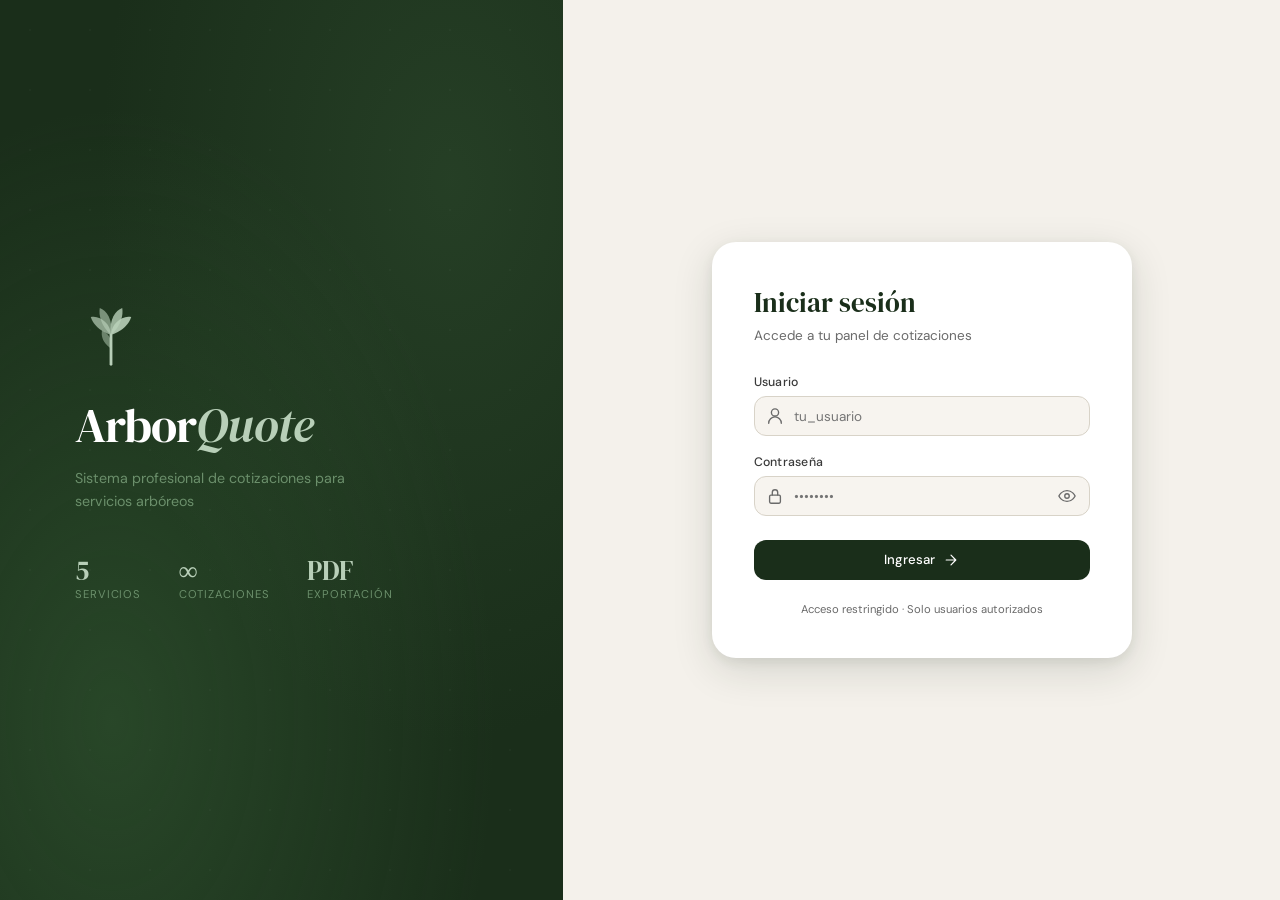
==== index.html @ 566b3937 "add files firts upload files" ====
<!DOCTYPE html>
<html lang="es">
<head>
  <meta charset="UTF-8" />
  <meta name="viewport" content="width=device-width, initial-scale=1.0" />
  <title>ArborQuote — Sistema de Cotizaciones</title>
  <link rel="preconnect" href="https://fonts.googleapis.com" />
  <link rel="preconnect" href="https://fonts.gstatic.com" crossorigin />
  <link href="https://fonts.googleapis.com/css2?family=DM+Serif+Display:ital@0;1&family=DM+Sans:ital,opsz,wght@0,9..40,300;0,9..40,400;0,9..40,500;0,9..40,600;1,9..40,300&display=swap" rel="stylesheet" />
  <link rel="stylesheet" href="assets/css/main.css" />
</head>
<body class="login-page">

  <!-- ═══ LOGIN SCREEN ═══ -->
  <div id="login-screen" class="screen active">
    <div class="login-left">
      <div class="brand-mark">
        <svg viewBox="0 0 64 64" fill="none" xmlns="http://www.w3.org/2000/svg">
          <path d="M32 58V32" stroke="currentColor" stroke-width="2.5" stroke-linecap="round"/>
          <path d="M32 32C32 32 18 28 14 16C22 14 32 22 32 32Z" fill="currentColor" opacity="0.7"/>
          <path d="M32 32C32 32 46 28 50 16C42 14 32 22 32 32Z" fill="currentColor" opacity="0.9"/>
          <path d="M32 32C32 32 20 22 22 8C28 10 34 18 32 32Z" fill="currentColor" opacity="0.6"/>
          <path d="M32 32C32 32 44 22 42 8C36 10 30 18 32 32Z" fill="currentColor" opacity="0.8"/>
          <path d="M32 44C32 44 22 38 24 28C29 30 34 36 32 44Z" fill="currentColor" opacity="0.5"/>
        </svg>
      </div>
      <h1 class="brand-title">Arbor<em>Quote</em></h1>
      <p class="brand-sub">Sistema profesional de cotizaciones para servicios arbóreos</p>
      <div class="brand-stats">
        <div class="stat"><span class="stat-num">5</span><span class="stat-label">Servicios</span></div>
        <div class="stat"><span class="stat-num">∞</span><span class="stat-label">Cotizaciones</span></div>
        <div class="stat"><span class="stat-num">PDF</span><span class="stat-label">Exportación</span></div>
      </div>
    </div>

    <div class="login-right">
      <div class="login-card">
        <div class="card-header">
          <h2>Iniciar sesión</h2>
          <p>Accede a tu panel de cotizaciones</p>
        </div>
        <form id="login-form" novalidate>
          <div class="field-group">
            <label for="username">Usuario</label>
            <div class="input-wrap">
              <svg class="input-icon" viewBox="0 0 20 20" fill="none"><path d="M10 10a4 4 0 1 0 0-8 4 4 0 0 0 0 8Zm-7 8a7 7 0 0 1 14 0" stroke="currentColor" stroke-width="1.5" stroke-linecap="round"/></svg>
              <input type="text" id="username" name="username" placeholder="tu_usuario" autocomplete="username" required />
            </div>
          </div>
          <div class="field-group">
            <label for="password">Contraseña</label>
            <div class="input-wrap">
              <svg class="input-icon" viewBox="0 0 20 20" fill="none"><rect x="4" y="9" width="12" height="9" rx="1.5" stroke="currentColor" stroke-width="1.5"/><path d="M7 9V6a3 3 0 0 1 6 0v3" stroke="currentColor" stroke-width="1.5" stroke-linecap="round"/></svg>
              <input type="password" id="password" name="password" placeholder="••••••••" autocomplete="current-password" required />
              <button type="button" class="toggle-pass" aria-label="Mostrar contraseña">
                <svg viewBox="0 0 20 20" fill="none"><path d="M1 10S4 4 10 4s9 6 9 6-3 6-9 6-9-6-9-6Z" stroke="currentColor" stroke-width="1.5"/><circle cx="10" cy="10" r="2.5" stroke="currentColor" stroke-width="1.5"/></svg>
              </button>
            </div>
          </div>
          <div id="login-error" class="error-msg hidden"></div>
          <button type="submit" class="btn-primary" id="login-btn">
            <span class="btn-text">Ingresar</span>
            <svg class="btn-icon" viewBox="0 0 20 20" fill="none"><path d="M4 10h12M10 4l6 6-6 6" stroke="currentColor" stroke-width="1.5" stroke-linecap="round" stroke-linejoin="round"/></svg>
            <span class="btn-loader hidden"></span>
          </button>
        </form>
        <p class="login-footer">Acceso restringido · Solo usuarios autorizados</p>
      </div>
    </div>
  </div>

  <!-- ═══ APP SCREEN ═══ -->
  <div id="app-screen" class="screen hidden">
    <!-- Sidebar -->
    <aside class="sidebar">
      <div class="sidebar-brand">
        <svg viewBox="0 0 32 32" fill="none" class="sidebar-logo">
          <path d="M16 28V16" stroke="currentColor" stroke-width="1.8" stroke-linecap="round"/>
          <path d="M16 16C16 16 9 14 7 8C11 7 16 11 16 16Z" fill="currentColor" opacity="0.8"/>
          <path d="M16 16C16 16 23 14 25 8C21 7 16 11 16 16Z" fill="currentColor"/>
          <path d="M16 22C16 22 11 19 12 14C14.5 15 17 18 16 22Z" fill="currentColor" opacity="0.6"/>
        </svg>
        <span>ArborQuote</span>
      </div>
      <nav class="sidebar-nav">
        <button class="nav-item active" data-view="dashboard">
          <svg viewBox="0 0 20 20" fill="none"><rect x="2" y="2" width="7" height="7" rx="1" stroke="currentColor" stroke-width="1.5"/><rect x="11" y="2" width="7" height="7" rx="1" stroke="currentColor" stroke-width="1.5"/><rect x="2" y="11" width="7" height="7" rx="1" stroke="currentColor" stroke-width="1.5"/><rect x="11" y="11" width="7" height="7" rx="1" stroke="currentColor" stroke-width="1.5"/></svg>
          <span>Dashboard</span>
        </button>
        <button class="nav-item" data-view="nueva-cotizacion">
          <svg viewBox="0 0 20 20" fill="none"><path d="M10 4v12M4 10h12" stroke="currentColor" stroke-width="1.5" stroke-linecap="round"/></svg>
          <span>Nueva Cotización</span>
        </button>
        <button class="nav-item" data-view="mis-cotizaciones">
          <svg viewBox="0 0 20 20" fill="none"><path d="M4 6h12M4 10h8M4 14h10" stroke="currentColor" stroke-width="1.5" stroke-linecap="round"/></svg>
          <span>Mis Cotizaciones</span>
        </button>

        <!-- Solo visible para rol Admin -->
        <div class="nav-section-label admin-only hidden">Administración</div>
        <button class="nav-item admin-only hidden" data-view="admin-usuarios">
          <svg viewBox="0 0 20 20" fill="none"><path d="M9 11a4 4 0 1 0 0-8 4 4 0 0 0 0 8Zm-6 7a6 6 0 0 1 12 0" stroke="currentColor" stroke-width="1.5" stroke-linecap="round"/><path d="M14 8h4m-2-2v4" stroke="currentColor" stroke-width="1.5" stroke-linecap="round"/></svg>
          <span>Gestión de Usuarios</span>
        </button>
      </nav>
      <div class="sidebar-user">
        <div class="user-avatar" id="user-avatar">U</div>
        <div class="user-info">
          <span class="user-name" id="user-name">Usuario</span>
          <span class="user-role" id="user-role">Asesor</span>
        </div>
        <button class="logout-btn" id="logout-btn" title="Cerrar sesión">
          <svg viewBox="0 0 20 20" fill="none"><path d="M13 10H3m10 0-3-3m3 3-3 3" stroke="currentColor" stroke-width="1.5" stroke-linecap="round" stroke-linejoin="round"/><path d="M10 4H16a1 1 0 0 1 1 1v10a1 1 0 0 1-1 1H10" stroke="currentColor" stroke-width="1.5" stroke-linecap="round"/></svg>
        </button>
      </div>
    </aside>

    <!-- Main Content -->
    <main class="main-content">

      <!-- ── Dashboard View ── -->
      <div id="view-dashboard" class="view active">
        <header class="view-header">
          <div>
            <h2 class="view-title">Dashboard</h2>
            <p class="view-sub">Resumen de actividad</p>
          </div>
          <button class="btn-primary sm" onclick="App.navigate('nueva-cotizacion')">
            <svg viewBox="0 0 20 20" fill="none"><path d="M10 4v12M4 10h12" stroke="currentColor" stroke-width="1.5" stroke-linecap="round"/></svg>
            Nueva Cotización
          </button>
        </header>
        <div class="stats-grid">
          <div class="stat-card">
            <div class="stat-icon green"><svg viewBox="0 0 24 24" fill="none"><path d="M9 12l2 2 4-4M7.835 4.697a3.42 3.42 0 0 0 1.946-.806 3.42 3.42 0 0 1 4.438 0 3.42 3.42 0 0 0 1.946.806 3.42 3.42 0 0 1 3.138 3.138 3.42 3.42 0 0 0 .806 1.946 3.42 3.42 0 0 1 0 4.438 3.42 3.42 0 0 0-.806 1.946 3.42 3.42 0 0 1-3.138 3.138 3.42 3.42 0 0 0-1.946.806 3.42 3.42 0 0 1-4.438 0 3.42 3.42 0 0 0-1.946-.806 3.42 3.42 0 0 1-3.138-3.138 3.42 3.42 0 0 0-.806-1.946 3.42 3.42 0 0 1 0-4.438 3.42 3.42 0 0 0 .806-1.946 3.42 3.42 0 0 1 3.138-3.138Z" stroke="currentColor" stroke-width="1.5"/></svg></div>
            <div><p class="stat-label">Cotizaciones Totales</p><p class="stat-value" id="stat-total">—</p></div>
          </div>
          <div class="stat-card">
            <div class="stat-icon amber"><svg viewBox="0 0 24 24" fill="none"><path d="M12 6v6l4 2M22 12a10 10 0 1 1-20 0 10 10 0 0 1 20 0Z" stroke="currentColor" stroke-width="1.5" stroke-linecap="round"/></svg></div>
            <div><p class="stat-label">Este mes</p><p class="stat-value" id="stat-mes">—</p></div>
          </div>
          <div class="stat-card">
            <div class="stat-icon blue"><svg viewBox="0 0 24 24" fill="none"><path d="M12 2v20M17 5H9.5a3.5 3.5 0 0 0 0 7h5a3.5 3.5 0 0 1 0 7H6" stroke="currentColor" stroke-width="1.5" stroke-linecap="round"/></svg></div>
            <div><p class="stat-label">Total Facturado</p><p class="stat-value" id="stat-monto">—</p></div>
          </div>
          <div class="stat-card">
            <div class="stat-icon rose"><svg viewBox="0 0 24 24" fill="none"><path d="M13 2L3 14h9l-1 8 10-12h-9l1-8Z" stroke="currentColor" stroke-width="1.5" stroke-linecap="round" stroke-linejoin="round"/></svg></div>
            <div><p class="stat-label">Promedio por Cotización</p><p class="stat-value" id="stat-promedio">—</p></div>
          </div>
        </div>
        <div class="recent-section">
          <h3 class="section-title">Cotizaciones Recientes</h3>
          <div id="recent-list" class="table-wrap">
            <div class="loading-state">Cargando cotizaciones...</div>
          </div>
        </div>
      </div>

      <!-- ── Nueva Cotización View ── -->
      <div id="view-nueva-cotizacion" class="view hidden">
        <header class="view-header">
          <div>
            <h2 class="view-title">Nueva Cotización</h2>
            <p class="view-sub">Complete los datos del servicio arbóreo</p>
          </div>
        </header>
        <form id="quote-form" novalidate>
          <div class="form-grid">

            <!-- Bloque 1: Información del Cliente -->
            <div class="form-block full-width">
              <div class="block-header">
                <span class="block-num">01</span>
                <h3>Información del Cliente</h3>
              </div>
              <div class="fields-row">
                <div class="field-group">
                  <label for="q-cliente">Nombre del cliente *</label>
                  <input type="text" id="q-cliente" name="cliente" placeholder="Empresa o persona natural" required />
                </div>
                <div class="field-group">
                  <label for="q-telefono">Teléfono</label>
                  <input type="tel" id="q-telefono" name="telefono" placeholder="+1 555 000 0000" />
                </div>
                <div class="field-group">
                  <label for="q-direccion">Dirección del servicio *</label>
                  <input type="text" id="q-direccion" name="direccion" placeholder="Calle, ciudad, estado" required />
                </div>
              </div>
            </div>

            <!-- Bloque 2: Evaluación del servicio -->
            <div class="form-block full-width">
              <div class="block-header">
                <span class="block-num">02</span>
                <h3>Evaluación del Servicio</h3>
              </div>
              <div class="fields-row four-col">
                <div class="field-group">
                  <label for="q-servicio">Tipo de servicio *</label>
                  <select id="q-servicio" name="servicio" required>
                    <option value="">Seleccionar...</option>
                    <option value="Poda de árboles">Poda de árboles</option>
                    <option value="Limpieza de ramas">Limpieza de ramas</option>
                    <option value="Corte parcial">Corte parcial</option>
                    <option value="Remoción completa">Remoción completa</option>
                    <option value="Emergencia">Emergencia</option>
                  </select>
                </div>
                <div class="field-group">
                  <label for="q-espacio">Espacio de trabajo *</label>
                  <select id="q-espacio" name="espacio" required>
                    <option value="">Seleccionar...</option>
                    <option value="Amplio">Amplio</option>
                    <option value="Medio">Medio</option>
                    <option value="Reducido">Reducido</option>
                    <option value="Crítico">Crítico</option>
                  </select>
                </div>
                <div class="field-group">
                  <label for="q-cables">Cables eléctricos *</label>
                  <select id="q-cables" name="cables" required>
                    <option value="">Seleccionar...</option>
                    <option value="No">No</option>
                    <option value="Sí, a distancia segura">Sí, a distancia segura</option>
                    <option value="Sí, muy cerca">Sí, muy cerca</option>
                  </select>
                </div>
                <div class="field-group">
                  <label for="q-objetos">Objetos cercanos *</label>
                  <select id="q-objetos" name="objetos" required>
                    <option value="">Seleccionar...</option>
                    <option value="No">No</option>
                    <option value="Algunos">Algunos</option>
                    <option value="Muchos / críticos">Muchos / críticos</option>
                  </select>
                </div>
                <div class="field-group">
                  <label for="q-acceso">Acceso *</label>
                  <select id="q-acceso" name="acceso" required>
                    <option value="">Seleccionar...</option>
                    <option value="Fácil">Fácil</option>
                    <option value="Moderado">Moderado</option>
                    <option value="Difícil">Difícil</option>
                  </select>
                </div>
                <div class="field-group">
                  <label for="q-altura">Altura del árbol *</label>
                  <select id="q-altura" name="altura" required>
                    <option value="">Seleccionar...</option>
                    <option value="0–20 ft">0–20 ft</option>
                    <option value="20–40 ft">20–40 ft</option>
                    <option value="40–70 ft">40–70 ft</option>
                    <option value="+70 ft">+70 ft</option>
                  </select>
                </div>
                <div class="field-group">
                  <label for="q-diametro">Diámetro del tronco *</label>
                  <select id="q-diametro" name="diametro" required>
                    <option value="">Seleccionar...</option>
                    <option value="Delgado">Delgado</option>
                    <option value="Medio">Medio</option>
                    <option value="Grueso">Grueso</option>
                    <option value="Muy grueso">Muy grueso</option>
                  </select>
                </div>
                <div class="field-group">
                  <label for="q-riesgo">Nivel de riesgo *</label>
                  <select id="q-riesgo" name="riesgo" required>
                    <option value="">Seleccionar...</option>
                    <option value="Bajo">Bajo</option>
                    <option value="Medio">Medio</option>
                    <option value="Alto">Alto</option>
                  </select>
                </div>
              </div>
            </div>

            <!-- Bloque 3: Tarifa y Adicionales -->
            <div class="form-block full-width">
              <div class="block-header">
                <span class="block-num">03</span>
                <h3>Tarifa y Servicios Adicionales</h3>
              </div>
              <div class="fields-row">
                <div class="field-group">
                  <label for="q-tarifa">Tarifa por hora ($/hr)</label>
                  <input type="number" id="q-tarifa" name="tarifa" value="900" min="0" step="50" />
                </div>
                <div class="field-group">
                  <label for="q-horas-manual">Horas manuales (opcional)</label>
                  <input type="number" id="q-horas-manual" name="horas_manual" placeholder="Auto-calculado" min="0" step="0.5" />
                </div>
              </div>

              <!-- Adicionales -->
              <div class="adicionales-section">
                <p class="adicionales-label">Servicios adicionales</p>
                <div class="adicionales-grid" id="adicionales-grid">
                  <label class="check-item">
                    <input type="checkbox" name="adicional" value="Stump removal" data-monto="500" />
                    <span class="check-box"></span>
                    <span>Stump removal <em>+$500</em></span>
                  </label>
                  <label class="check-item">
                    <input type="checkbox" name="adicional" value="Stump grinding" data-monto="750" />
                    <span class="check-box"></span>
                    <span>Stump grinding <em>+$750</em></span>
                  </label>
                  <label class="check-item">
                    <input type="checkbox" name="adicional" value="Limpieza total" data-monto="250" />
                    <span class="check-box"></span>
                    <span>Limpieza total <em>+$250</em></span>
                  </label>
                  <label class="check-item">
                    <input type="checkbox" name="adicional" value="Transporte de residuos" data-monto="300" />
                    <span class="check-box"></span>
                    <span>Transporte de residuos <em>+$300</em></span>
                  </label>
                  <label class="check-item">
                    <input type="checkbox" name="adicional" value="Trabajo de emergencia" data-monto="1000" />
                    <span class="check-box"></span>
                    <span>Trabajo de emergencia <em>+$1,000</em></span>
                  </label>
                </div>
              </div>
            </div>

            <!-- Bloque 4: Ajustes de Precio -->
            <div class="form-block half-width">
              <div class="block-header">
                <span class="block-num">04</span>
                <h3>Ajustes de Precio</h3>
              </div>
              <div class="fields-row">
                <div class="field-group">
                  <label for="q-descuento">Descuento (%)</label>
                  <input type="number" id="q-descuento" name="descuento" value="0" min="0" max="100" step="1" />
                </div>
                <div class="field-group">
                  <label for="q-impuesto">Impuesto (%)</label>
                  <input type="number" id="q-impuesto" name="impuesto" value="0" min="0" max="100" step="0.5" />
                </div>
                <div class="field-group">
                  <label for="q-notas">Notas internas</label>
                  <textarea id="q-notas" name="notas" rows="3" placeholder="Observaciones, condiciones especiales..."></textarea>
                </div>
              </div>
            </div>

            <!-- Bloque 5: Resumen de precio -->
            <div class="form-block half-width price-summary-block">
              <div class="block-header">
                <span class="block-num">05</span>
                <h3>Resumen de Precio</h3>
              </div>
              <div class="price-summary" id="price-summary">
                <div class="price-row"><span>Horas estimadas</span><span id="sum-horas">—</span></div>
                <div class="price-row"><span>Subtotal (labor)</span><span id="sum-subtotal">$0</span></div>
                <div class="price-row"><span>Adicionales</span><span id="sum-adicionales">$0</span></div>
                <div class="price-row discount"><span>Descuento</span><span id="sum-descuento">—</span></div>
                <div class="price-row tax"><span>Impuesto</span><span id="sum-impuesto">—</span></div>
                <div class="price-divider"></div>
                <div class="price-row total"><span>TOTAL</span><span id="sum-total">$0</span></div>
                <div class="price-range">
                  <span>Rango sugerido:</span>
                  <span id="sum-rango">$800–$1,000 / hr</span>
                </div>
              </div>
            </div>

          </div><!-- /form-grid -->

          <div id="quote-error" class="error-msg hidden"></div>
          <div class="form-actions">
            <button type="button" class="btn-secondary" onclick="App.navigate('mis-cotizaciones')">Cancelar</button>
            <button type="submit" class="btn-primary" id="quote-btn">
              <span class="btn-text">Guardar Cotización</span>
              <svg class="btn-icon" viewBox="0 0 20 20" fill="none"><path d="M4 10h12M10 4l6 6-6 6" stroke="currentColor" stroke-width="1.5" stroke-linecap="round" stroke-linejoin="round"/></svg>
              <span class="btn-loader hidden"></span>
            </button>
          </div>
        </form>
      </div>

      <!-- ── Mis Cotizaciones View ── -->
      <div id="view-mis-cotizaciones" class="view hidden">
        <header class="view-header">
          <div>
            <h2 class="view-title">Mis Cotizaciones</h2>
            <p class="view-sub">Historial completo de cotizaciones</p>
          </div>
          <div class="header-actions">
            <div class="search-wrap">
              <svg viewBox="0 0 20 20" fill="none"><circle cx="8.5" cy="8.5" r="5" stroke="currentColor" stroke-width="1.5"/><path d="M15 15l-3-3" stroke="currentColor" stroke-width="1.5" stroke-linecap="round"/></svg>
              <input type="search" id="search-quotes" placeholder="Buscar cliente..." />
            </div>
            <button class="btn-primary sm" onclick="App.navigate('nueva-cotizacion')">
              <svg viewBox="0 0 20 20" fill="none"><path d="M10 4v12M4 10h12" stroke="currentColor" stroke-width="1.5" stroke-linecap="round"/></svg>
              Nueva
            </button>
          </div>
        </header>
        <div id="quotes-list" class="table-wrap">
          <div class="loading-state">Cargando cotizaciones...</div>
        </div>
      </div>

      <!-- ── Admin: Gestión de Usuarios (solo Admin) ── -->
      <div id="view-admin-usuarios" class="view hidden">
        <header class="view-header">
          <div>
            <h2 class="view-title">Gestión de Usuarios</h2>
            <p class="view-sub">Crea y administra accesos al sistema</p>
          </div>
          <span class="admin-badge">
            <svg viewBox="0 0 16 16" fill="none" width="13" height="13"><path d="M8 1l1.8 3.6L14 5.3l-3 2.9.7 4.1L8 10.4l-3.7 1.9.7-4.1-3-2.9 4.2-.7L8 1Z" stroke="currentColor" stroke-width="1.2" stroke-linejoin="round"/></svg>
            Solo Admin
          </span>
        </header>

        <!-- Generador de usuarios -->
        <div class="admin-grid">

          <!-- Panel izquierdo: Crear usuario -->
          <div class="form-block">
            <div class="block-header">
              <span class="block-num">01</span>
              <h3>Crear usuario</h3>
            </div>

            <div class="field-group">
              <label for="a-user">Nombre de usuario *</label>
              <input type="text" id="a-user" placeholder="ej: vendedor1" autocomplete="off" />
            </div>
            <div class="field-group">
              <label for="a-pass">Contraseña *</label>
              <div class="input-wrap">
                <svg class="input-icon" viewBox="0 0 20 20" fill="none"><rect x="4" y="9" width="12" height="9" rx="1.5" stroke="currentColor" stroke-width="1.5"/><path d="M7 9V6a3 3 0 0 1 6 0v3" stroke="currentColor" stroke-width="1.5" stroke-linecap="round"/></svg>
                <input type="password" id="a-pass" placeholder="Mínimo 6 caracteres" autocomplete="new-password" />
                <button type="button" class="toggle-pass" onclick="AdminPanel.togglePass()" aria-label="Mostrar contraseña">
                  <svg viewBox="0 0 20 20" fill="none"><path d="M1 10S4 4 10 4s9 6 9 6-3 6-9 6-9-6-9-6Z" stroke="currentColor" stroke-width="1.5"/><circle cx="10" cy="10" r="2.5" stroke="currentColor" stroke-width="1.5"/></svg>
                </button>
              </div>
            </div>
            <div class="field-group">
              <label for="a-rol">Rol *</label>
              <select id="a-rol">
                <option value="Vendedor">Vendedor</option>
                <option value="Supervisor">Supervisor</option>
                <option value="Admin">Admin</option>
              </select>
            </div>

            <div id="admin-error" class="error-msg hidden"></div>
            <div id="admin-success" class="success-msg hidden"></div>

            <button class="btn-primary" id="admin-gen-btn" onclick="AdminPanel.generate()">
              <span class="btn-text">Generar hash y fila</span>
              <svg class="btn-icon" viewBox="0 0 20 20" fill="none"><path d="M4 10h12M10 4l6 6-6 6" stroke="currentColor" stroke-width="1.5" stroke-linecap="round" stroke-linejoin="round"/></svg>
              <span class="btn-loader hidden"></span>
            </button>
          </div>

          <!-- Panel derecho: Resultado -->
          <div class="form-block">
            <div class="block-header">
              <span class="block-num">02</span>
              <h3>Datos para Google Sheets</h3>
            </div>

            <div id="admin-result-empty" class="admin-placeholder">
              <svg viewBox="0 0 48 48" fill="none" width="40" height="40">
                <rect x="8" y="12" width="32" height="26" rx="3" stroke="currentColor" stroke-width="1.5" opacity=".3"/>
                <path d="M16 20h16M16 26h10" stroke="currentColor" stroke-width="1.5" stroke-linecap="round" opacity=".4"/>
                <circle cx="36" cy="12" r="7" fill="var(--fern)" opacity=".15"/>
                <path d="M33 12h6M36 9v6" stroke="var(--fern)" stroke-width="1.5" stroke-linecap="round"/>
              </svg>
              <p>Completa el formulario y haz clic en "Generar hash y fila" para ver el resultado aquí.</p>
            </div>

            <div id="admin-result-content" class="hidden">
              <!-- Hash -->
              <div class="result-field">
                <div class="result-label">
                  <span>SHA-256 de la contraseña</span>
                  <button class="copy-small" onclick="AdminPanel.copy('a-hash-val', this)">Copiar</button>
                </div>
                <div class="hash-display" id="a-hash-val"></div>
              </div>

              <!-- Fila completa -->
              <div class="result-field" style="margin-top: 1rem;">
                <div class="result-label">
                  <span>Fila para pegar en la hoja <code>Usuarios</code></span>
                  <button class="copy-small" onclick="AdminPanel.copy('a-row-val', this)">Copiar fila</button>
                </div>
                <div class="row-display" id="a-row-val"></div>
              </div>

              <!-- Instrucción -->
              <div class="admin-hint">
                <svg viewBox="0 0 16 16" fill="none" width="14" height="14"><circle cx="8" cy="8" r="6.5" stroke="currentColor" stroke-width="1.2"/><path d="M8 7v5M8 5v.5" stroke="currentColor" stroke-width="1.3" stroke-linecap="round"/></svg>
                <span>En Google Sheets → hoja <strong>Usuarios</strong> → celda A vacía → pega con <kbd>Ctrl+Shift+V</kbd> → <em>Datos → Dividir texto en columnas</em> (separador: tabulación).</span>
              </div>
            </div>
          </div>

          <!-- Panel inferior: Guía de columnas -->
          <div class="form-block full-width">
            <div class="block-header">
              <span class="block-num">03</span>
              <h3>Estructura de la hoja Usuarios</h3>
            </div>
            <div style="overflow-x: auto;">
              <table class="schema-table">
                <thead>
                  <tr>
                    <th>Columna</th>
                    <th>Campo</th>
                    <th>Ejemplo</th>
                    <th>Notas</th>
                  </tr>
                </thead>
                <tbody>
                  <tr><td><code>A</code></td><td>ID</td><td>1, 2, 3…</td><td>Número secuencial. Puedes usar la fila generada o asignar uno manualmente.</td></tr>
                  <tr><td><code>B</code></td><td>Usuario</td><td>vendedor1</td><td>Sin espacios, sin tildes. Es case-insensitive en el login.</td></tr>
                  <tr><td><code>C</code></td><td>PasswordHash</td><td>240be518fa…</td><td>SHA-256 generado aquí. <strong>Nunca</strong> escribas la contraseña en texto plano.</td></tr>
                  <tr><td><code>D</code></td><td>Rol</td><td>Vendedor / Admin / Supervisor</td><td>El rol <strong>Admin</strong> habilita este panel de gestión.</td></tr>
                  <tr><td><code>E</code></td><td>FechaCreacion</td><td>2025-06-01</td><td>Formato YYYY-MM-DD. Solo referencia, no afecta el login.</td></tr>
                  <tr><td><code>F</code></td><td>Estado</td><td>Activo / Inactivo</td><td>Debe decir exactamente <code>Activo</code> para permitir el acceso.</td></tr>
                </tbody>
              </table>
            </div>
            <div class="admin-hint" style="margin-top: 1rem;">
              <svg viewBox="0 0 16 16" fill="none" width="14" height="14"><path d="M8 1l1.8 3.6L14 5.3l-3 2.9.7 4.1L8 10.4l-3.7 1.9.7-4.1-3-2.9 4.2-.7L8 1Z" stroke="currentColor" stroke-width="1.2" stroke-linejoin="round"/></svg>
              <span>Para <strong>desactivar</strong> un usuario sin borrarlo, cambia su columna F de <code>Activo</code> a <code>Inactivo</code>. El sistema rechazará el login de inmediato.</span>
            </div>
          </div>

        </div><!-- /admin-grid -->
      </div>

    </main>
  </div>

  <!-- ═══ MODAL: Vista de Cotización ═══ -->
  <div id="quote-modal" class="modal-overlay hidden">
    <div class="modal-box" id="quote-print-area">
      <div class="modal-actions no-print">
        <button class="btn-secondary sm" onclick="App.closeModal()">Cerrar</button>
        <button class="btn-primary sm" onclick="window.print()">
          <svg viewBox="0 0 20 20" fill="none"><path d="M5 8V3h10v5M5 15H3a1 1 0 0 1-1-1V9a1 1 0 0 1 1-1h14a1 1 0 0 1 1 1v5a1 1 0 0 1-1 1h-2M5 12h10v5H5v-5Z" stroke="currentColor" stroke-width="1.5" stroke-linecap="round" stroke-linejoin="round"/></svg>
          Imprimir / PDF
        </button>
      </div>
      <div id="modal-content"></div>
    </div>
  </div>

  <!-- Toast -->
  <div id="toast" class="toast hidden"></div>

  <script src="assets/js/config.js"></script>
  <script src="assets/js/api.js"></script>
  <script src="assets/js/auth.js"></script>
  <script src="assets/js/calculator.js"></script>
  <script src="assets/js/quotes.js"></script>
  <script src="assets/js/app.js"></script>
</body>
</html>
---- assets/css/main.css ----
/* ═══════════════════════════════════════════════════════════
   ArborQuote — Main Stylesheet
   Aesthetic: Refined editorial / natural luxury
   ═══════════════════════════════════════════════════════════ */

:root {
  /* Color Palette */
  --forest:     #1a2e1a;
  --moss:       #2d4a2d;
  --fern:       #3d6b3d;
  --sage:       #6b8f6b;
  --mist:       #b8cfb8;
  --cream:      #f4f1eb;
  --parchment:  #ede9e0;
  --bark:       #5c4a35;

  --amber:      #c8892a;
  --amber-lt:   #f5e6c8;
  --blue:       #2a5c8f;
  --blue-lt:    #dce9f5;
  --rose:       #8f2a2a;
  --rose-lt:    #f5dcdc;

  --ink:        #1a1a1a;
  --ink-2:      #3a3a3a;
  --ink-3:      #6a6a6a;
  --border:     #d8d3c8;
  --surface:    #ffffff;
  --bg:         #f7f4ef;

  /* Typography */
  --font-display: 'DM Serif Display', Georgia, serif;
  --font-body:    'DM Sans', system-ui, sans-serif;

  /* Spacing */
  --r-sm:   6px;
  --r-md:   12px;
  --r-lg:   18px;
  --r-xl:   24px;

  /* Shadows */
  --shadow-sm:  0 1px 3px rgba(26,46,26,.08), 0 1px 2px rgba(26,46,26,.06);
  --shadow-md:  0 4px 16px rgba(26,46,26,.10), 0 2px 6px rgba(26,46,26,.06);
  --shadow-lg:  0 12px 40px rgba(26,46,26,.14), 0 4px 12px rgba(26,46,26,.08);
}

/* ── Reset & Base ── */
*, *::before, *::after { box-sizing: border-box; margin: 0; padding: 0; }

html { font-size: 15px; -webkit-font-smoothing: antialiased; }

body {
  font-family: var(--font-body);
  color: var(--ink);
  background: var(--bg);
  min-height: 100vh;
}

/* ── Utility ── */
.hidden { display: none !important; }

/* ═══════════════════════════════════════════════════════════
   LOGIN PAGE
   ═══════════════════════════════════════════════════════════ */
body.login-page { background: var(--cream); }

#login-screen {
  display: flex;
  min-height: 100vh;
}

.login-left {
  width: 44%;
  background: var(--forest);
  background-image:
    radial-gradient(ellipse at 20% 80%, rgba(61,107,61,.4) 0%, transparent 60%),
    radial-gradient(ellipse at 80% 20%, rgba(45,74,45,.6) 0%, transparent 55%);
  display: flex;
  flex-direction: column;
  justify-content: center;
  padding: 4rem 4rem 4rem 5rem;
  color: var(--mist);
  position: relative;
  overflow: hidden;
}

.login-left::before {
  content: '';
  position: absolute;
  inset: 0;
  background: url("data:image/svg+xml,%3Csvg width='60' height='60' viewBox='0 0 60 60' xmlns='http://www.w3.org/2000/svg'%3E%3Cg fill='none' fill-rule='evenodd'%3E%3Cg fill='%23ffffff' fill-opacity='0.03'%3E%3Ccircle cx='30' cy='30' r='1'/%3E%3C/g%3E%3C/g%3E%3C/svg%3E") repeat;
}

.brand-mark {
  width: 72px;
  height: 72px;
  margin-bottom: 2rem;
  color: var(--mist);
  position: relative;
}

.brand-mark svg { width: 100%; height: 100%; }

.brand-title {
  font-family: var(--font-display);
  font-size: 3.2rem;
  font-weight: 400;
  line-height: 1;
  color: #fff;
  margin-bottom: 1.2rem;
  letter-spacing: -.02em;
  position: relative;
}

.brand-title em {
  font-style: italic;
  color: var(--mist);
}

.brand-sub {
  font-size: .95rem;
  line-height: 1.6;
  color: var(--sage);
  max-width: 300px;
  margin-bottom: 3rem;
  position: relative;
}

.brand-stats {
  display: flex;
  gap: 2.5rem;
  position: relative;
}

.stat { display: flex; flex-direction: column; gap: .2rem; }
.stat-num {
  font-family: var(--font-display);
  font-size: 1.8rem;
  color: var(--mist);
  line-height: 1;
}
.stat-label {
  font-size: .75rem;
  color: var(--sage);
  text-transform: uppercase;
  letter-spacing: .08em;
}

.login-right {
  flex: 1;
  display: flex;
  align-items: center;
  justify-content: center;
  padding: 3rem;
}

.login-card {
  width: 100%;
  max-width: 420px;
  background: var(--surface);
  border-radius: var(--r-xl);
  box-shadow: var(--shadow-lg);
  padding: 2.8rem;
}

.card-header { margin-bottom: 2rem; }
.card-header h2 {
  font-family: var(--font-display);
  font-size: 1.8rem;
  font-weight: 400;
  color: var(--forest);
  margin-bottom: .4rem;
}
.card-header p { color: var(--ink-3); font-size: .9rem; }

.field-group {
  display: flex;
  flex-direction: column;
  gap: .4rem;
  margin-bottom: 1.2rem;
}

label {
  font-size: .82rem;
  font-weight: 500;
  color: var(--ink-2);
  letter-spacing: .02em;
}

.input-wrap {
  position: relative;
  display: flex;
  align-items: center;
}

.input-icon {
  position: absolute;
  left: 12px;
  width: 18px;
  height: 18px;
  color: var(--ink-3);
  pointer-events: none;
  flex-shrink: 0;
}

input[type="text"],
input[type="password"],
input[type="email"],
input[type="tel"],
input[type="number"],
input[type="search"],
select,
textarea {
  width: 100%;
  font-family: var(--font-body);
  font-size: .9rem;
  color: var(--ink);
  background: var(--bg);
  border: 1.5px solid var(--border);
  border-radius: var(--r-md);
  padding: .7rem 1rem;
  transition: border-color .15s, box-shadow .15s;
  outline: none;
  appearance: none;
}

.input-wrap input { padding-left: 2.6rem; }

input:focus, select:focus, textarea:focus {
  border-color: var(--fern);
  box-shadow: 0 0 0 3px rgba(61,107,61,.12);
  background: #fff;
}

input.error, select.error { border-color: var(--rose); }

.toggle-pass {
  position: absolute;
  right: 10px;
  background: none;
  border: none;
  cursor: pointer;
  padding: 4px;
  color: var(--ink-3);
  display: flex;
  align-items: center;
}
.toggle-pass svg { width: 18px; height: 18px; }
.toggle-pass:hover { color: var(--fern); }

.input-wrap input[type="password"] { padding-right: 2.8rem; }

/* ── Buttons ── */
.btn-primary {
  display: inline-flex;
  align-items: center;
  justify-content: center;
  gap: .5rem;
  background: var(--forest);
  color: #fff;
  border: none;
  border-radius: var(--r-md);
  padding: .75rem 1.4rem;
  font-family: var(--font-body);
  font-size: .88rem;
  font-weight: 500;
  cursor: pointer;
  transition: background .15s, transform .1s, box-shadow .15s;
  white-space: nowrap;
  width: 100%;
}

#login-form .btn-primary { margin-top: .4rem; }

.btn-primary:hover { background: var(--moss); box-shadow: var(--shadow-sm); }
.btn-primary:active { transform: scale(.98); }
.btn-primary:disabled { opacity: .55; cursor: not-allowed; }

.btn-primary.sm { width: auto; padding: .55rem 1rem; font-size: .83rem; }

.btn-secondary {
  display: inline-flex;
  align-items: center;
  gap: .5rem;
  background: transparent;
  color: var(--ink-2);
  border: 1.5px solid var(--border);
  border-radius: var(--r-md);
  padding: .75rem 1.4rem;
  font-family: var(--font-body);
  font-size: .88rem;
  cursor: pointer;
  transition: border-color .15s, background .15s;
}
.btn-secondary:hover { border-color: var(--fern); color: var(--fern); background: rgba(61,107,61,.04); }
.btn-secondary.sm { padding: .55rem 1rem; font-size: .83rem; }

.btn-icon { width: 16px; height: 16px; flex-shrink: 0; }

.btn-loader {
  width: 16px; height: 16px;
  border: 2px solid rgba(255,255,255,.3);
  border-top-color: #fff;
  border-radius: 50%;
  animation: spin .7s linear infinite;
}
@keyframes spin { to { transform: rotate(360deg); } }

.error-msg {
  background: var(--rose-lt);
  color: var(--rose);
  border: 1px solid rgba(143,42,42,.2);
  border-radius: var(--r-sm);
  padding: .65rem .9rem;
  font-size: .83rem;
  margin-bottom: .8rem;
}

.login-footer {
  text-align: center;
  font-size: .75rem;
  color: var(--ink-3);
  margin-top: 1.5rem;
}

/* ═══════════════════════════════════════════════════════════
   APP LAYOUT
   ═══════════════════════════════════════════════════════════ */
#app-screen {
  display: flex;
  min-height: 100vh;
}

/* ── Sidebar ── */
.sidebar {
  width: 240px;
  flex-shrink: 0;
  background: var(--forest);
  display: flex;
  flex-direction: column;
  height: 100vh;
  position: sticky;
  top: 0;
  overflow-y: auto;
}

.sidebar-brand {
  display: flex;
  align-items: center;
  gap: .7rem;
  padding: 1.6rem 1.4rem 1.2rem;
  color: var(--mist);
  font-family: var(--font-display);
  font-size: 1.15rem;
  letter-spacing: -.01em;
  border-bottom: 1px solid rgba(255,255,255,.07);
}

.sidebar-logo { width: 28px; height: 28px; flex-shrink: 0; }

.sidebar-nav {
  display: flex;
  flex-direction: column;
  gap: .2rem;
  padding: 1.2rem .8rem;
  flex: 1;
}

.nav-item {
  display: flex;
  align-items: center;
  gap: .8rem;
  padding: .65rem .9rem;
  border: none;
  background: transparent;
  color: var(--sage);
  border-radius: var(--r-md);
  cursor: pointer;
  font-family: var(--font-body);
  font-size: .88rem;
  text-align: left;
  transition: background .15s, color .15s;
}

.nav-item svg { width: 18px; height: 18px; flex-shrink: 0; }

.nav-item:hover { background: rgba(255,255,255,.06); color: var(--mist); }
.nav-item.active {
  background: rgba(255,255,255,.1);
  color: #fff;
}

.sidebar-user {
  display: flex;
  align-items: center;
  gap: .8rem;
  padding: 1rem 1rem;
  border-top: 1px solid rgba(255,255,255,.07);
  margin-top: auto;
}

.user-avatar {
  width: 34px; height: 34px;
  background: var(--fern);
  border-radius: 50%;
  display: flex;
  align-items: center;
  justify-content: center;
  color: #fff;
  font-size: .85rem;
  font-weight: 600;
  flex-shrink: 0;
}

.user-info {
  flex: 1;
  overflow: hidden;
  display: flex;
  flex-direction: column;
  gap: .1rem;
}

.user-name {
  color: var(--mist);
  font-size: .82rem;
  font-weight: 500;
  white-space: nowrap;
  overflow: hidden;
  text-overflow: ellipsis;
}
.user-role {
  color: var(--sage);
  font-size: .72rem;
  text-transform: uppercase;
  letter-spacing: .06em;
}

.logout-btn {
  background: none;
  border: none;
  color: var(--sage);
  cursor: pointer;
  padding: 4px;
  display: flex;
  align-items: center;
  border-radius: var(--r-sm);
  transition: color .15s, background .15s;
}
.logout-btn svg { width: 18px; height: 18px; }
.logout-btn:hover { color: var(--mist); background: rgba(255,255,255,.08); }

/* ── Main Content ── */
.main-content {
  flex: 1;
  overflow-y: auto;
  background: var(--bg);
}

.view { padding: 2.5rem 2.8rem; }

.view-header {
  display: flex;
  align-items: flex-start;
  justify-content: space-between;
  margin-bottom: 2rem;
  gap: 1rem;
}

.view-title {
  font-family: var(--font-display);
  font-size: 1.8rem;
  font-weight: 400;
  color: var(--forest);
  line-height: 1;
}

.view-sub { color: var(--ink-3); font-size: .85rem; margin-top: .3rem; }

.header-actions { display: flex; align-items: center; gap: .8rem; }

/* ── Stats Grid ── */
.stats-grid {
  display: grid;
  grid-template-columns: repeat(4, 1fr);
  gap: 1rem;
  margin-bottom: 2rem;
}

.stat-card {
  background: var(--surface);
  border-radius: var(--r-lg);
  padding: 1.4rem;
  display: flex;
  align-items: center;
  gap: 1rem;
  box-shadow: var(--shadow-sm);
  border: 1px solid rgba(0,0,0,.04);
}

.stat-icon {
  width: 44px; height: 44px;
  border-radius: var(--r-md);
  display: flex;
  align-items: center;
  justify-content: center;
  flex-shrink: 0;
}
.stat-icon svg { width: 22px; height: 22px; }

.stat-icon.green  { background: rgba(61,107,61,.12); color: var(--fern); }
.stat-icon.amber  { background: var(--amber-lt);     color: var(--amber); }
.stat-icon.blue   { background: var(--blue-lt);      color: var(--blue);  }
.stat-icon.rose   { background: var(--rose-lt);      color: var(--rose);  }

.stat-card .stat-label { font-size: .78rem; color: var(--ink-3); margin-bottom: .2rem; }
.stat-card .stat-value { font-family: var(--font-display); font-size: 1.5rem; color: var(--forest); line-height: 1; }

/* ── Tables ── */
.section-title {
  font-size: .85rem;
  font-weight: 600;
  color: var(--ink-2);
  text-transform: uppercase;
  letter-spacing: .08em;
  margin-bottom: 1rem;
}

.table-wrap {
  background: var(--surface);
  border-radius: var(--r-lg);
  box-shadow: var(--shadow-sm);
  border: 1px solid rgba(0,0,0,.04);
  overflow: hidden;
}

.quotes-table {
  width: 100%;
  border-collapse: collapse;
  font-size: .87rem;
}

.quotes-table thead { background: var(--bg); }
.quotes-table th {
  padding: .8rem 1.2rem;
  text-align: left;
  font-size: .75rem;
  font-weight: 600;
  color: var(--ink-3);
  text-transform: uppercase;
  letter-spacing: .07em;
  border-bottom: 1px solid var(--border);
}

.quotes-table td {
  padding: .9rem 1.2rem;
  border-bottom: 1px solid rgba(0,0,0,.04);
  color: var(--ink-2);
  vertical-align: middle;
}

.quotes-table tr:last-child td { border-bottom: none; }
.quotes-table tr:hover td { background: rgba(61,107,61,.025); }

.badge {
  display: inline-block;
  padding: .25rem .7rem;
  border-radius: 999px;
  font-size: .73rem;
  font-weight: 500;
  letter-spacing: .03em;
}
.badge-green  { background: rgba(61,107,61,.12); color: var(--fern); }
.badge-amber  { background: var(--amber-lt);     color: var(--amber); }
.badge-gray   { background: var(--parchment);    color: var(--ink-3); }

.loading-state, .empty-state {
  padding: 3rem;
  text-align: center;
  color: var(--ink-3);
  font-size: .9rem;
}

.action-btn {
  background: none;
  border: none;
  cursor: pointer;
  color: var(--sage);
  padding: .3rem .4rem;
  border-radius: var(--r-sm);
  transition: color .15s, background .15s;
  display: inline-flex;
}
.action-btn svg { width: 16px; height: 16px; }
.action-btn:hover { color: var(--fern); background: rgba(61,107,61,.08); }

/* ── Form Blocks ── */
.form-grid {
  display: grid;
  grid-template-columns: 1fr 1fr;
  gap: 1.2rem;
}

.form-block {
  background: var(--surface);
  border-radius: var(--r-lg);
  padding: 1.8rem;
  box-shadow: var(--shadow-sm);
  border: 1px solid rgba(0,0,0,.04);
}

.full-width  { grid-column: 1 / -1; }
.half-width  { grid-column: span 1; }

.block-header {
  display: flex;
  align-items: center;
  gap: .8rem;
  margin-bottom: 1.4rem;
  padding-bottom: .9rem;
  border-bottom: 1.5px solid var(--parchment);
}

.block-num {
  font-family: var(--font-display);
  font-size: .9rem;
  color: var(--sage);
  letter-spacing: .04em;
}

.block-header h3 {
  font-size: 1rem;
  font-weight: 500;
  color: var(--forest);
}

.fields-row {
  display: grid;
  grid-template-columns: repeat(3, 1fr);
  gap: 1rem;
}

.fields-row.four-col {
  grid-template-columns: repeat(4, 1fr);
}

.field-group textarea {
  resize: vertical;
  font-family: var(--font-body);
}

select {
  background-image: url("data:image/svg+xml,%3Csvg xmlns='http://www.w3.org/2000/svg' width='12' height='8' viewBox='0 0 12 8'%3E%3Cpath d='M1 1l5 5 5-5' stroke='%236a6a6a' stroke-width='1.5' fill='none' stroke-linecap='round'/%3E%3C/svg%3E");
  background-repeat: no-repeat;
  background-position: right 12px center;
  padding-right: 2.2rem;
  cursor: pointer;
}

/* Adicionales */
.adicionales-section { margin-top: 1.2rem; }
.adicionales-label {
  font-size: .82rem;
  font-weight: 500;
  color: var(--ink-2);
  margin-bottom: .8rem;
}
.adicionales-grid {
  display: grid;
  grid-template-columns: repeat(3, 1fr);
  gap: .5rem;
}

.check-item {
  display: flex;
  align-items: center;
  gap: .6rem;
  cursor: pointer;
  padding: .55rem .8rem;
  border-radius: var(--r-md);
  border: 1.5px solid var(--border);
  transition: border-color .15s, background .15s;
  user-select: none;
  font-size: .83rem;
  color: var(--ink-2);
}

.check-item:hover { border-color: var(--fern); background: rgba(61,107,61,.04); }
.check-item input[type="checkbox"] { display: none; }
.check-item input:checked + .check-box + span { color: var(--forest); }
.check-item:has(input:checked) { border-color: var(--fern); background: rgba(61,107,61,.06); }

.check-box {
  width: 16px; height: 16px;
  border: 1.5px solid var(--border);
  border-radius: 4px;
  flex-shrink: 0;
  display: flex;
  align-items: center;
  justify-content: center;
  transition: all .15s;
  background: #fff;
}

.check-item input:checked ~ .check-box,
.check-item:has(input:checked) .check-box {
  background: var(--fern);
  border-color: var(--fern);
}

.check-item:has(input:checked) .check-box::after {
  content: '';
  width: 8px; height: 5px;
  border-left: 2px solid #fff;
  border-bottom: 2px solid #fff;
  transform: rotate(-45deg) translateY(-1px);
  display: block;
}

.check-item em {
  font-style: normal;
  color: var(--sage);
  font-size: .78rem;
}

/* ── Price Summary ── */
.price-summary-block { display: flex; flex-direction: column; }

.price-summary {
  display: flex;
  flex-direction: column;
  gap: .5rem;
  flex: 1;
  background: var(--bg);
  border-radius: var(--r-md);
  padding: 1.2rem;
}

.price-row {
  display: flex;
  justify-content: space-between;
  align-items: center;
  font-size: .88rem;
  color: var(--ink-2);
}
.price-row span:last-child { font-weight: 500; }

.price-row.discount span:last-child { color: var(--rose); }
.price-row.tax span:last-child { color: var(--amber); }

.price-divider { height: 1.5px; background: var(--border); margin: .4rem 0; }

.price-row.total {
  font-size: 1.05rem;
  font-weight: 700;
  color: var(--forest);
}
.price-row.total span:last-child {
  font-family: var(--font-display);
  font-size: 1.4rem;
}

.price-range {
  display: flex;
  justify-content: space-between;
  font-size: .76rem;
  color: var(--ink-3);
  padding-top: .4rem;
  border-top: 1px dashed var(--border);
  margin-top: .2rem;
}

/* ── Form Actions ── */
.form-actions {
  display: flex;
  justify-content: flex-end;
  gap: .8rem;
  margin-top: 1.4rem;
}

/* ── Search ── */
.search-wrap {
  position: relative;
  display: flex;
  align-items: center;
}
.search-wrap svg {
  position: absolute;
  left: 10px;
  width: 16px; height: 16px;
  color: var(--ink-3);
  pointer-events: none;
}
.search-wrap input {
  padding-left: 2.2rem;
  width: 220px;
  border-radius: var(--r-md);
}

/* ── Modal ── */
.modal-overlay {
  position: fixed;
  inset: 0;
  background: rgba(26,46,26,.5);
  backdrop-filter: blur(4px);
  display: flex;
  align-items: center;
  justify-content: center;
  z-index: 100;
  padding: 1.5rem;
}

.modal-box {
  background: var(--surface);
  border-radius: var(--r-xl);
  max-width: 720px;
  width: 100%;
  max-height: 90vh;
  overflow-y: auto;
  box-shadow: var(--shadow-lg);
}

.modal-actions {
  display: flex;
  justify-content: flex-end;
  gap: .6rem;
  padding: 1.2rem 1.5rem;
  border-bottom: 1px solid var(--border);
}

/* ── Print Content ── */
.print-quote {
  padding: 2.5rem;
  font-size: .9rem;
}

.print-header {
  display: flex;
  justify-content: space-between;
  align-items: flex-start;
  margin-bottom: 2rem;
  padding-bottom: 1.5rem;
  border-bottom: 2px solid var(--forest);
}

.print-brand h2 {
  font-family: var(--font-display);
  font-size: 1.8rem;
  color: var(--forest);
}

.print-brand p { color: var(--ink-3); font-size: .8rem; margin-top: .3rem; }

.print-meta { text-align: right; }
.print-meta .quote-id {
  font-family: var(--font-display);
  font-size: 1.1rem;
  color: var(--forest);
}
.print-meta p { color: var(--ink-3); font-size: .82rem; margin-top: .2rem; }

.print-section { margin-bottom: 1.5rem; }
.print-section h4 {
  font-size: .72rem;
  text-transform: uppercase;
  letter-spacing: .1em;
  color: var(--sage);
  margin-bottom: .7rem;
}

.print-client-grid {
  display: grid;
  grid-template-columns: 1fr 1fr;
  gap: .5rem .5rem;
  background: var(--bg);
  border-radius: var(--r-md);
  padding: 1rem;
}
.print-client-grid span { font-size: .8rem; color: var(--ink-3); }
.print-client-grid strong { font-size: .9rem; color: var(--ink); }

.print-items-table {
  width: 100%;
  border-collapse: collapse;
  font-size: .85rem;
}
.print-items-table th {
  background: var(--bg);
  padding: .6rem .8rem;
  text-align: left;
  font-size: .72rem;
  text-transform: uppercase;
  letter-spacing: .08em;
  color: var(--ink-3);
  border-bottom: 1px solid var(--border);
}
.print-items-table td {
  padding: .7rem .8rem;
  border-bottom: 1px solid var(--parchment);
  color: var(--ink-2);
}

.print-totals {
  display: flex;
  flex-direction: column;
  align-items: flex-end;
  gap: .35rem;
  margin-top: 1rem;
}
.print-totals .row { display: flex; gap: 2rem; font-size: .87rem; color: var(--ink-2); }
.print-totals .row span:last-child { min-width: 90px; text-align: right; }
.print-totals .total-row {
  font-size: 1.1rem;
  font-weight: 700;
  color: var(--forest);
  border-top: 2px solid var(--border);
  padding-top: .5rem;
  margin-top: .3rem;
}
.print-totals .total-row span:last-child {
  font-family: var(--font-display);
  font-size: 1.3rem;
}

/* ── Toast ── */
.toast {
  position: fixed;
  bottom: 2rem;
  right: 2rem;
  background: var(--forest);
  color: #fff;
  padding: .8rem 1.4rem;
  border-radius: var(--r-md);
  font-size: .87rem;
  box-shadow: var(--shadow-lg);
  z-index: 200;
  animation: slideIn .25s ease;
}
.toast.success { background: var(--fern); }
.toast.error   { background: var(--rose); }
@keyframes slideIn { from { transform: translateY(10px); opacity: 0; } }

/* ── Screens ── */
.screen { }
.screen.hidden { display: none; }
.screen.active { display: flex; }

#app-screen { display: flex; }
#app-screen.hidden { display: none; }

.view { display: none; }
.view.active { display: block; }

/* ── Responsive ── */
@media (max-width: 1100px) {
  .stats-grid { grid-template-columns: repeat(2, 1fr); }
}

@media (max-width: 900px) {
  .login-left { display: none; }
  .fields-row.four-col { grid-template-columns: repeat(2, 1fr); }
  .adicionales-grid { grid-template-columns: repeat(2, 1fr); }
}

@media (max-width: 700px) {
  .sidebar { display: none; }
  .view { padding: 1.5rem; }
  .form-grid { grid-template-columns: 1fr; }
  .half-width { grid-column: 1; }
}

/* ── Admin Panel ── */
.nav-section-label {
  font-size: .68rem;
  text-transform: uppercase;
  letter-spacing: .1em;
  color: var(--sage);
  padding: .9rem .9rem .3rem;
  opacity: .7;
}

.admin-badge {
  display: inline-flex;
  align-items: center;
  gap: .35rem;
  background: rgba(200,137,42,.15);
  color: var(--amber);
  border: 1px solid rgba(200,137,42,.25);
  border-radius: 999px;
  padding: .3rem .8rem;
  font-size: .75rem;
  font-weight: 500;
  letter-spacing: .04em;
}

.admin-grid {
  display: grid;
  grid-template-columns: 1fr 1fr;
  gap: 1.2rem;
}

.admin-placeholder {
  display: flex;
  flex-direction: column;
  align-items: center;
  justify-content: center;
  gap: 1rem;
  padding: 2.5rem 1.5rem;
  text-align: center;
  color: var(--ink-3);
  font-size: .85rem;
  line-height: 1.6;
  border: 1.5px dashed var(--border);
  border-radius: var(--r-md);
  background: var(--bg);
  min-height: 200px;
}

.result-field { display: flex; flex-direction: column; gap: .5rem; }

.result-label {
  display: flex;
  justify-content: space-between;
  align-items: center;
  font-size: .78rem;
  font-weight: 500;
  color: var(--ink-2);
}

.hash-display {
  background: var(--bg);
  border: 1.5px solid var(--border);
  border-radius: var(--r-md);
  padding: .75rem 1rem;
  font-family: 'Courier New', monospace;
  font-size: .75rem;
  word-break: break-all;
  color: var(--fern);
  line-height: 1.5;
  letter-spacing: .02em;
}

.row-display {
  background: var(--forest);
  border-radius: var(--r-md);
  padding: .8rem 1rem;
  font-family: 'Courier New', monospace;
  font-size: .72rem;
  color: var(--mist);
  word-break: break-all;
  line-height: 1.7;
  white-space: pre-wrap;
}

.copy-small {
  background: transparent;
  border: 1px solid var(--border);
  border-radius: var(--r-sm);
  padding: .2rem .6rem;
  font-family: var(--font-body);
  font-size: .72rem;
  color: var(--ink-3);
  cursor: pointer;
  transition: all .15s;
  white-space: nowrap;
}
.copy-small:hover { border-color: var(--fern); color: var(--fern); }
.copy-small.copied { border-color: var(--fern); color: var(--fern); background: rgba(61,107,61,.08); }

.admin-hint {
  display: flex;
  align-items: flex-start;
  gap: .5rem;
  background: rgba(200,137,42,.08);
  border: 1px solid rgba(200,137,42,.2);
  border-radius: var(--r-md);
  padding: .75rem 1rem;
  font-size: .8rem;
  color: var(--ink-2);
  line-height: 1.55;
  margin-top: .8rem;
}
.admin-hint svg { color: var(--amber); flex-shrink: 0; margin-top: 2px; }
.admin-hint kbd {
  background: var(--parchment);
  border: 1px solid var(--border);
  border-radius: 3px;
  padding: .05rem .35rem;
  font-family: 'Courier New', monospace;
  font-size: .75rem;
}

.schema-table {
  width: 100%;
  border-collapse: collapse;
  font-size: .83rem;
}
.schema-table th {
  background: var(--bg);
  padding: .65rem 1rem;
  text-align: left;
  font-size: .72rem;
  font-weight: 600;
  color: var(--ink-3);
  text-transform: uppercase;
  letter-spacing: .07em;
  border-bottom: 1.5px solid var(--border);
}
.schema-table td {
  padding: .75rem 1rem;
  border-bottom: 1px solid rgba(0,0,0,.04);
  color: var(--ink-2);
  vertical-align: top;
  line-height: 1.45;
}
.schema-table tr:last-child td { border-bottom: none; }
.schema-table td code {
  background: var(--parchment);
  border-radius: 3px;
  padding: .1rem .35rem;
  font-size: .78rem;
  font-family: 'Courier New', monospace;
  color: var(--forest);
}

.success-msg {
  background: rgba(61,107,61,.1);
  color: var(--fern);
  border: 1px solid rgba(61,107,61,.2);
  border-radius: var(--r-sm);
  padding: .65rem .9rem;
  font-size: .83rem;
  margin-bottom: .8rem;
}

@media (max-width: 900px) {
  .admin-grid { grid-template-columns: 1fr; }
}

/* ── Print Styles ── */
@media print {
  body { background: white; }
  .no-print, .sidebar, .modal-actions { display: none !important; }
  .modal-overlay {
    position: static;
    background: none;
    backdrop-filter: none;
    padding: 0;
  }
  .modal-box {
    box-shadow: none;
    max-height: none;
    border-radius: 0;
  }
  #app-screen { display: none; }
  #login-screen { display: none; }
  .print-quote { padding: 1rem; }
}
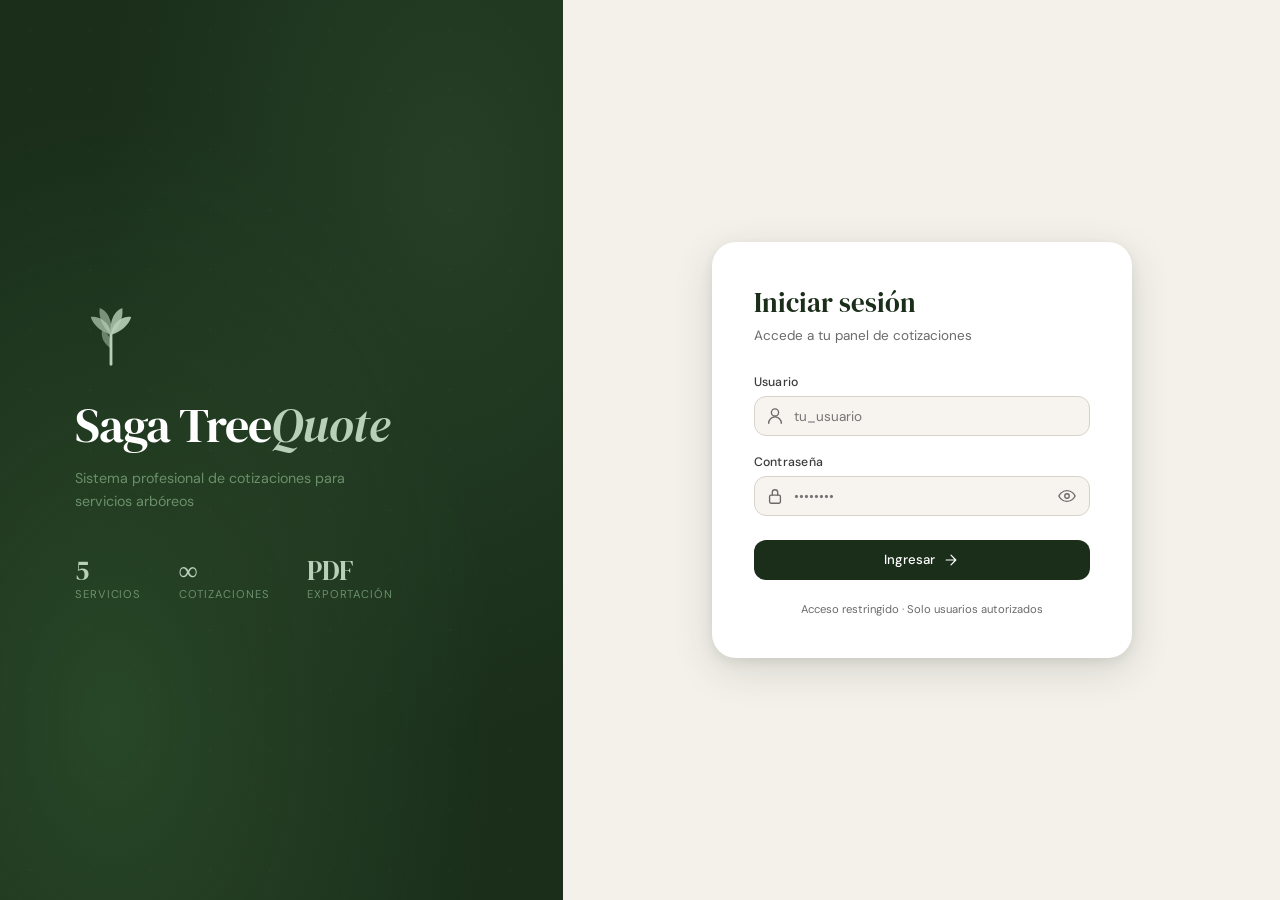
==== commit 52691725: "update new views and functions app" ====
--- a/index.html
+++ b/index.html
@@ -3,7 +3,7 @@
 <head>
   <meta charset="UTF-8" />
   <meta name="viewport" content="width=device-width, initial-scale=1.0" />
-  <title>ArborQuote — Sistema de Cotizaciones</title>
+  <title>SAGA TREE QUOTE — Sistema de Cotizaciones</title>
   <link rel="preconnect" href="https://fonts.googleapis.com" />
   <link rel="preconnect" href="https://fonts.gstatic.com" crossorigin />
   <link href="https://fonts.googleapis.com/css2?family=DM+Serif+Display:ital@0;1&family=DM+Sans:ital,opsz,wght@0,9..40,300;0,9..40,400;0,9..40,500;0,9..40,600;1,9..40,300&display=swap" rel="stylesheet" />
@@ -24,7 +24,7 @@
           <path d="M32 44C32 44 22 38 24 28C29 30 34 36 32 44Z" fill="currentColor" opacity="0.5"/>
         </svg>
       </div>
-      <h1 class="brand-title">Arbor<em>Quote</em></h1>
+      <h1 class="brand-title">Saga Tree<em>Quote</em></h1>
       <p class="brand-sub">Sistema profesional de cotizaciones para servicios arbóreos</p>
       <div class="brand-stats">
         <div class="stat"><span class="stat-num">5</span><span class="stat-label">Servicios</span></div>
@@ -80,7 +80,7 @@
           <path d="M16 16C16 16 23 14 25 8C21 7 16 11 16 16Z" fill="currentColor"/>
           <path d="M16 22C16 22 11 19 12 14C14.5 15 17 18 16 22Z" fill="currentColor" opacity="0.6"/>
         </svg>
-        <span>ArborQuote</span>
+        <span>SAGA TREE</span>
       </div>
       <nav class="sidebar-nav">
         <button class="nav-item active" data-view="dashboard">
@@ -285,7 +285,12 @@
               <div class="fields-row">
                 <div class="field-group">
                   <label for="q-tarifa">Tarifa por hora ($/hr)</label>
-                  <input type="number" id="q-tarifa" name="tarifa" value="900" min="0" step="50" />
+                  <select id="q-tarifa" name="tarifa" required>
+                    <option value="">Seleccionar...</option>
+                    <option value="800">800</option>
+                    <option value="900">900</option>
+                    <option value="1000">1000</option>
+                  </select>                  
                 </div>
                 <div class="field-group">
                   <label for="q-horas-manual">Horas manuales (opcional)</label>
@@ -332,7 +337,7 @@
                 <span class="block-num">04</span>
                 <h3>Ajustes de Precio</h3>
               </div>
-              <div class="fields-row">
+              <div class="fields-row-pair">
                 <div class="field-group">
                   <label for="q-descuento">Descuento (%)</label>
                   <input type="number" id="q-descuento" name="descuento" value="0" min="0" max="100" step="1" />
@@ -341,9 +346,11 @@
                   <label for="q-impuesto">Impuesto (%)</label>
                   <input type="number" id="q-impuesto" name="impuesto" value="0" min="0" max="100" step="0.5" />
                 </div>
+              </div>
+              <div>               
                 <div class="field-group">
                   <label for="q-notas">Notas internas</label>
-                  <textarea id="q-notas" name="notas" rows="3" placeholder="Observaciones, condiciones especiales..."></textarea>
+                  <textarea id="q-notas" name="notas" rows="6" placeholder="Observaciones, condiciones especiales..."></textarea>
                 </div>
               </div>
             </div>
@@ -397,7 +404,7 @@
             </div>
             <button class="btn-primary sm" onclick="App.navigate('nueva-cotizacion')">
               <svg viewBox="0 0 20 20" fill="none"><path d="M10 4v12M4 10h12" stroke="currentColor" stroke-width="1.5" stroke-linecap="round"/></svg>
-              Nueva
+              Nueva cotización
             </button>
           </div>
         </header>
--- a/assets/css/main.css
+++ b/assets/css/main.css
@@ -1,5 +1,5 @@
 /* ═══════════════════════════════════════════════════════════
-   ArborQuote — Main Stylesheet
+   SagaTreeQuote — Main Stylesheet
    Aesthetic: Refined editorial / natural luxury
    ═══════════════════════════════════════════════════════════ */
 
@@ -631,6 +631,12 @@
   font-size: 1rem;
   font-weight: 500;
   color: var(--forest);
+}
+
+.fields-row-pair {
+  display: grid;
+  grid-template-columns: repeat(2, 1fr);
+  gap: 1rem;
 }
 
 .fields-row {
